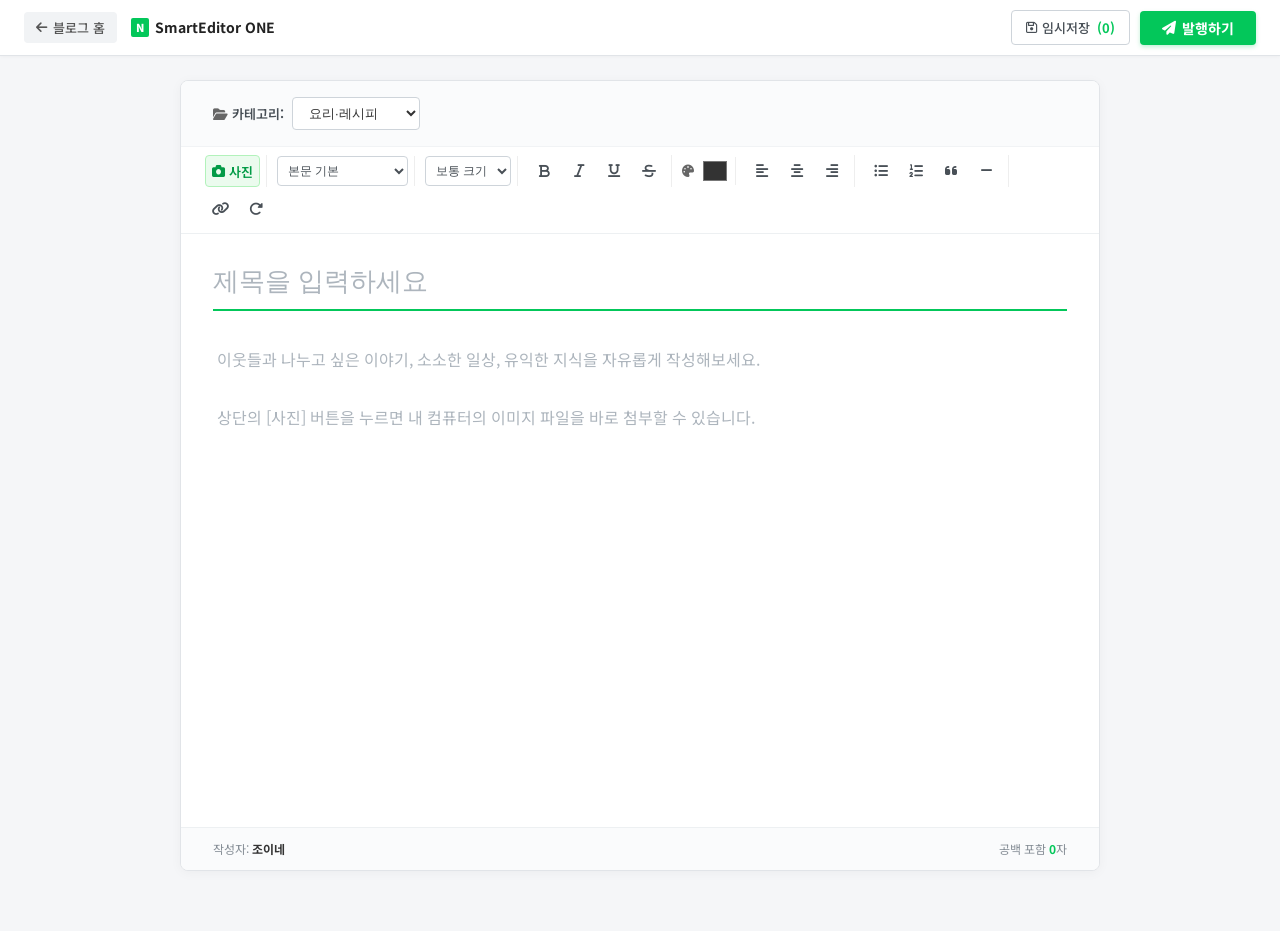
==== blog-write.html @ 42d2f87b "feat: add blog and account recovery features, update mail and main layout" ====
<!DOCTYPE html>
<html lang="ko">
<head>
    <meta charset="UTF-8">
    <meta name="viewport" content="width=device-width, initial-scale=1.0">
    <title>스마트에디터 ONE - NAVER Blog</title>
    <!-- Google Fonts -->
    <link rel="preconnect" href="https://fonts.googleapis.com">
    <link rel="preconnect" href="https://fonts.gstatic.com" crossorigin>
    <link href="https://fonts.googleapis.com/css2?family=Noto+Sans+KR:wght@300;400;500;700;900&display=swap" rel="stylesheet">
    <!-- Font Awesome -->
    <link rel="stylesheet" href="https://cdnjs.cloudflare.com/ajax/libs/font-awesome/6.4.0/css/all.min.css">
    <link rel="stylesheet" href="blog.css">
    <style>
        :root {
            --editor-bg: #f5f6f8;
            --editor-card: #ffffff;
            --naver-green: #03c75a;
            --naver-dark-green: #029b46;
        }

        body {
            background-color: var(--editor-bg);
            margin: 0;
            font-family: 'Noto Sans KR', sans-serif;
            color: #333;
        }

        /* Top Header Bar */
        .editor-top-bar {
            background: #fff;
            border-bottom: 1px solid #e1e4e8;
            padding: 10px 24px;
            display: flex;
            align-items: center;
            justify-content: space-between;
            position: sticky;
            top: 0;
            z-index: 100;
            box-shadow: 0 1px 3px rgba(0,0,0,0.03);
        }

        .editor-top-left {
            display: flex;
            align-items: center;
            gap: 14px;
        }

        .btn-editor-back {
            display: inline-flex;
            align-items: center;
            gap: 6px;
            font-size: 13px;
            font-weight: 500;
            color: #555;
            text-decoration: none;
            padding: 6px 12px;
            border-radius: 4px;
            background: #f1f3f5;
            transition: 0.15s;
        }
        .btn-editor-back:hover {
            background: #e9ecef;
            color: #111;
        }

        .editor-brand-tag {
            font-size: 14px;
            font-weight: 700;
            color: #222;
            display: flex;
            align-items: center;
            gap: 6px;
        }
        .editor-brand-tag .logo-n {
            background: var(--naver-green);
            color: #fff;
            padding: 1px 5px;
            border-radius: 2px;
            font-size: 11px;
            font-weight: 900;
            text-decoration: none;
            cursor: pointer;
            transition: transform 0.15s ease, background-color 0.15s ease;
        }
        .editor-brand-tag .logo-n:hover {
            background: var(--naver-dark-green);
            transform: scale(1.08);
        }

        .editor-top-right {
            display: flex;
            align-items: center;
            gap: 10px;
        }

        .btn-save-draft {
            font-size: 13px;
            color: #495057;
            background: #fff;
            border: 1px solid #ced4da;
            padding: 7px 14px;
            border-radius: 4px;
            cursor: pointer;
            font-weight: 500;
            display: inline-flex;
            align-items: center;
            gap: 5px;
            transition: 0.15s;
        }
        .btn-save-draft:hover {
            background: #f8f9fa;
            border-color: #adb5bd;
        }

        .btn-submit-publish {
            background: var(--naver-green);
            color: #fff;
            font-size: 14px;
            font-weight: 700;
            padding: 7px 22px;
            border-radius: 4px;
            border: none;
            cursor: pointer;
            display: inline-flex;
            align-items: center;
            gap: 6px;
            box-shadow: 0 2px 4px rgba(3,199,90,0.25);
            transition: background 0.15s, transform 0.1s;
        }
        .btn-submit-publish:hover {
            background: var(--naver-dark-green);
        }
        .btn-submit-publish:active {
            transform: scale(0.98);
        }

        /* Editor Workspace Layout */
        .editor-workspace {
            max-width: 920px;
            margin: 24px auto 60px;
            background: #fff;
            border-radius: 8px;
            border: 1px solid #e1e4e8;
            box-shadow: 0 2px 12px rgba(0,0,0,0.04);
            overflow: hidden;
        }

        .editor-meta-header {
            padding: 16px 32px;
            border-bottom: 1px solid #f1f3f5;
            display: flex;
            flex-wrap: wrap;
            align-items: center;
            justify-content: space-between;
            gap: 12px;
            background: #fafbfc;
        }

        .category-select-wrapper {
            display: flex;
            align-items: center;
            gap: 8px;
        }

        .category-select-wrapper label {
            font-size: 13px;
            font-weight: 600;
            color: #495057;
        }

        .select-category {
            padding: 7px 12px;
            font-size: 13px;
            font-weight: 500;
            color: #333;
            border: 1px solid #ced4da;
            border-radius: 4px;
            background: #fff;
            outline: none;
            cursor: pointer;
        }
        .select-category:focus {
            border-color: var(--naver-green);
        }

        /* Rich Text Formatting Toolbar */
        .smart-toolbar {
            background: #fff;
            border-bottom: 1px solid #edf0f2;
            padding: 8px 24px;
            display: flex;
            flex-wrap: wrap;
            align-items: center;
            gap: 6px;
            position: sticky;
            top: 53px;
            z-index: 90;
            user-select: none;
        }

        .tool-group {
            display: flex;
            align-items: center;
            gap: 3px;
            border-right: 1px solid #eee;
            padding-right: 6px;
            margin-right: 4px;
        }
        .tool-group:last-child {
            border-right: none;
        }

        .btn-tool {
            background: transparent;
            border: none;
            border-radius: 4px;
            color: #495057;
            font-size: 14px;
            min-width: 32px;
            height: 32px;
            padding: 0 6px;
            cursor: pointer;
            display: inline-flex;
            align-items: center;
            justify-content: center;
            gap: 4px;
            transition: 0.15s;
        }
        .btn-tool:hover {
            background: #f1f3f5;
            color: #111;
        }
        .btn-tool:active, .btn-tool.active {
            background: #e9ecef;
            color: var(--naver-green);
        }

        .btn-tool-photo {
            background: #ebfbee;
            color: #029b46;
            font-weight: 600;
            font-size: 13px;
            border: 1px solid #b2f2bb;
        }
        .btn-tool-photo:hover {
            background: #d3f9d8;
            color: #028038;
        }

        /* Modern Naver Toast & Modal */
        .naver-toast-msg {
            position: fixed;
            top: 24px;
            left: 50%;
            transform: translateX(-50%) translateY(-20px);
            background: #1e2024;
            color: #ffffff;
            font-size: 14px;
            font-weight: 500;
            padding: 12px 24px;
            border-radius: 30px;
            box-shadow: 0 8px 24px rgba(0,0,0,0.2);
            display: flex;
            align-items: center;
            gap: 10px;
            opacity: 0;
            pointer-events: none;
            transition: all 0.3s cubic-bezier(0.16, 1, 0.3, 1);
            z-index: 9999;
        }

        .naver-toast-msg.show {
            opacity: 1;
            transform: translateX(-50%) translateY(0);
        }

        .naver-toast-msg i {
            color: var(--naver-green);
            font-size: 16px;
        }

        .naver-toast-msg.error i {
            color: #ff6b6b;
        }

        .select-tool {
            height: 30px;
            border: 1px solid #ced4da;
            border-radius: 4px;
            font-size: 12px;
            padding: 0 6px;
            color: #495057;
            outline: none;
            background: #fff;
            cursor: pointer;
        }

        .color-picker-tool {
            width: 28px;
            height: 28px;
            padding: 0;
            border: none;
            cursor: pointer;
            background: transparent;
        }

        /* Main Content Fields */
        .editor-inner-body {
            padding: 32px;
        }

        .title-input-box {
            margin-bottom: 24px;
        }

        .input-title {
            width: 100%;
            border: none;
            outline: none;
            font-size: 26px;
            font-weight: 700;
            color: #212529;
            padding-bottom: 12px;
            border-bottom: 2px solid #edf0f2;
            box-sizing: border-box;
        }
        .input-title:focus {
            border-bottom-color: var(--naver-green);
        }
        .input-title::placeholder {
            color: #adb5bd;
            font-weight: 400;
        }

        /* WYSIWYG Editable Area */
        .wysiwyg-editor {
            min-height: 460px;
            outline: none;
            font-size: 16px;
            line-height: 1.8;
            color: #2b2f33;
            word-break: break-word;
            padding: 10px 4px;
        }
        
        .wysiwyg-editor[contenteditable]:empty::before {
            content: "이웃들과 나누고 싶은 이야기, 소소한 일상, 유익한 지식을 자유롭게 작성해보세요.\A\A상단의 [사진] 버튼을 누르면 내 컴퓨터의 이미지 파일을 바로 첨부할 수 있습니다.";
            white-space: pre-wrap;
            color: #adb5bd;
        }

        /* Rich Content Styles inside editor */
        .wysiwyg-editor blockquote {
            border-left: 4px solid var(--naver-green);
            background: #f8f9fa;
            margin: 16px 0;
            padding: 12px 18px;
            color: #495057;
            font-style: italic;
            border-radius: 0 6px 6px 0;
        }
        .wysiwyg-editor hr {
            border: none;
            border-top: 1px dashed #ced4da;
            margin: 24px 0;
        }
        /* Interactive Resizable Images */
        .wysiwyg-editor img {
            max-width: 100%;
            height: auto;
            border-radius: 6px;
            margin: 16px auto;
            display: block;
            box-shadow: 0 2px 8px rgba(0,0,0,0.08);
            cursor: pointer;
            transition: outline 0.15s, transform 0.15s;
        }

        .wysiwyg-editor img.selected-editor-img {
            outline: 3px solid var(--naver-green);
            outline-offset: 2px;
            box-shadow: 0 4px 16px rgba(3, 199, 90, 0.25);
        }

        /* Floating Image Quick Resize Toolbar */
        #img-quick-toolbar {
            position: absolute;
            background: #2b2f33;
            border-radius: 24px;
            padding: 4px 10px;
            display: none;
            align-items: center;
            gap: 6px;
            z-index: 1000;
            box-shadow: 0 4px 14px rgba(0,0,0,0.3);
            user-select: none;
        }

        #img-quick-toolbar button {
            background: transparent;
            border: none;
            color: #fff;
            font-size: 12px;
            font-weight: 600;
            padding: 4px 8px;
            border-radius: 12px;
            cursor: pointer;
            display: inline-flex;
            align-items: center;
            gap: 4px;
            transition: 0.15s;
        }

        #img-quick-toolbar button:hover {
            background: rgba(255,255,255,0.2);
            color: #55efc4;
        }

        #img-quick-toolbar button.btn-del-img:hover {
            background: #e74c3c;
            color: #fff;
        }

        .wysiwyg-editor a {
            color: #03c75a;
            text-decoration: underline;
        }
        .wysiwyg-editor h2 {
            font-size: 22px;
            font-weight: 700;
            margin: 20px 0 10px;
            color: #111;
        }
        .wysiwyg-editor h3 {
            font-size: 18px;
            font-weight: 700;
            margin: 16px 0 8px;
            color: #222;
        }

        /* Footer Status */
        .editor-footer-status {
            display: flex;
            justify-content: space-between;
            align-items: center;
            padding: 12px 32px;
            background: #fafbfc;
            border-top: 1px solid #edf0f2;
            font-size: 12px;
            color: #868e96;
        }

        .draft-notice {
            color: var(--naver-green);
            font-weight: 500;
            display: none;
        }
    </style>
</head>
<body>

    <!-- Hidden Local File Input -->
    <input type="file" id="local-image-input" accept="image/*" style="display: none;" onchange="handleLocalImageUpload(event)">

    <!-- 1. Top Navigation Bar -->
    <header class="editor-top-bar">
        <div class="editor-top-left">
            <a href="blog.html" class="btn-editor-back">
                <i class="fa-solid fa-arrow-left"></i> 블로그 홈
            </a>
            <div class="editor-brand-tag">
                <a href="index.html" class="logo-n" title="통합 메인(EDUNAVER)으로 이동">N</a>
                <a href="blog.html" style="text-decoration: none; color: inherit;" title="블로그 홈으로 이동">SmartEditor ONE</a>
            </div>
        </div>
        <div class="editor-top-right">
            <button type="button" class="btn-save-draft" id="btn-save-draft" onclick="saveDraft()">
                <i class="fa-regular fa-floppy-disk"></i> 임시저장 <span id="draft-count" style="color:var(--naver-green); font-weight:bold; margin-left:2px;">(0)</span>
            </button>
            <button type="button" class="btn-submit-publish" id="btn-submit-post" onclick="publishPost()">
                <i class="fa-solid fa-paper-plane"></i> 발행하기
            </button>
        </div>
    </header>

    <!-- 2. Editor Main Body -->
    <main class="editor-workspace">

        <!-- Top Category Bar -->
        <div class="editor-meta-header">
            <div class="category-select-wrapper">
                <label for="post-category"><i class="fa-solid fa-folder-open" style="color: #666;"></i> 카테고리:</label>
                <select class="select-category" id="post-category">
                    <option value="요리·레시피">요리·레시피</option>
                    <option value="비즈니스·경제">비즈니스·경제</option>
                    <option value="IT·컴퓨터">IT·컴퓨터</option>
                    <option value="패션·미용">패션·미용</option>
                    <option value="원예·재배">원예·재배</option>
                    <option value="어학·외국어">어학·외국어</option>
                    <option value="스포츠·건강">스포츠·건강</option>
                    <option value="일상·생각">일상·생각</option>
                </select>
            </div>
            <div id="draft-saved-msg" class="draft-notice">
                <i class="fa-solid fa-check"></i> 자동 저장되었습니다.
            </div>
        </div>

        <!-- Real WYSIWYG Formatting Ribbon -->
        <div class="smart-toolbar">
            <!-- Image Insert Button (Local PC) -->
            <div class="tool-group">
                <button type="button" class="btn-tool btn-tool-photo" onclick="triggerLocalImageUpload()" title="내 컴퓨터에서 이미지 첨부">
                    <i class="fa-solid fa-camera"></i> 사진
                </button>
            </div>

            <!-- Font Style Group -->
            <div class="tool-group">
                <select class="select-tool" onchange="formatHeading(this.value)">
                    <option value="p">본문 기본</option>
                    <option value="h2">제목 1 (큰 제목)</option>
                    <option value="h3">제목 2 (중간 제목)</option>
                </select>
            </div>

            <div class="tool-group">
                <select class="select-tool" onchange="formatFontSize(this.value)">
                    <option value="3">보통 크기</option>
                    <option value="1">매우 작게</option>
                    <option value="2">작게</option>
                    <option value="4">크게</option>
                    <option value="5">매우 크게</option>
                </select>
            </div>

            <div class="tool-group">
                <button type="button" class="btn-tool" onclick="execCmd('bold')" title="굵게 (Ctrl+B)"><i class="fa-solid fa-bold"></i></button>
                <button type="button" class="btn-tool" onclick="execCmd('italic')" title="기울임 (Ctrl+I)"><i class="fa-solid fa-italic"></i></button>
                <button type="button" class="btn-tool" onclick="execCmd('underline')" title="밑줄 (Ctrl+U)"><i class="fa-solid fa-underline"></i></button>
                <button type="button" class="btn-tool" onclick="execCmd('strikeThrough')" title="취소선"><i class="fa-solid fa-strikethrough"></i></button>
            </div>

            <!-- Color Group -->
            <div class="tool-group" title="글자 색상">
                <i class="fa-solid fa-palette" style="font-size:12px; color:#666; margin-right:4px;"></i>
                <input type="color" class="color-picker-tool" value="#333333" onchange="execCmdWithArg('foreColor', this.value)" title="글자색 변경">
            </div>

            <!-- Align Group -->
            <div class="tool-group">
                <button type="button" class="btn-tool" onclick="execCmd('justifyLeft')" title="왼쪽 정렬"><i class="fa-solid fa-align-left"></i></button>
                <button type="button" class="btn-tool" onclick="execCmd('justifyCenter')" title="가운데 정렬"><i class="fa-solid fa-align-center"></i></button>
                <button type="button" class="btn-tool" onclick="execCmd('justifyRight')" title="오른쪽 정렬"><i class="fa-solid fa-align-right"></i></button>
            </div>

            <!-- List & Extras Group -->
            <div class="tool-group">
                <button type="button" class="btn-tool" onclick="execCmd('insertUnorderedList')" title="글머리 기호 목록"><i class="fa-solid fa-list-ul"></i></button>
                <button type="button" class="btn-tool" onclick="execCmd('insertOrderedList')" title="번호 매기기 목록"><i class="fa-solid fa-list-ol"></i></button>
                <button type="button" class="btn-tool" onclick="insertQuoteBlock()" title="인용구 박스"><i class="fa-solid fa-quote-left"></i></button>
                <button type="button" class="btn-tool" onclick="execCmd('insertHorizontalRule')" title="구분선"><i class="fa-solid fa-minus"></i></button>
            </div>

            <!-- Link & Reset -->
            <div class="tool-group">
                <button type="button" class="btn-tool" onclick="insertHyperlink()" title="링크 삽입"><i class="fa-solid fa-link"></i></button>
                <button type="button" class="btn-tool" onclick="resetEditorContent()" title="초기화"><i class="fa-solid fa-rotate-right"></i></button>
            </div>
        </div>

        <!-- Main Writing Body -->
        <div class="editor-inner-body">
            
            <!-- Title -->
            <div class="title-input-box">
                <input type="text" class="input-title" id="post-title" placeholder="제목을 입력하세요" autofocus>
            </div>

            <!-- WYSIWYG Content Editable Area -->
            <div id="post-editor" class="wysiwyg-editor" contenteditable="true" spellcheck="false"></div>

            <!-- Floating Image Quick Controller Toolbar -->
            <div id="img-quick-toolbar">
                <button type="button" onclick="setCurrentImageSize('30%')" title="작게 (30%)">작게 (30%)</button>
                <button type="button" onclick="setCurrentImageSize('50%')" title="보통 (50%)">보통 (50%)</button>
                <button type="button" onclick="setCurrentImageSize('75%')" title="크게 (75%)">크게 (75%)</button>
                <button type="button" onclick="setCurrentImageSize('100%')" title="전체 너비 (100%)">100%</button>
                <span style="color: #666; font-size: 10px;">|</span>
                <button type="button" onclick="setCurrentImageAlign('left')" title="왼쪽 정렬"><i class="fa-solid fa-align-left"></i></button>
                <button type="button" onclick="setCurrentImageAlign('center')" title="가운데 정렬"><i class="fa-solid fa-align-center"></i></button>
                <button type="button" onclick="setCurrentImageAlign('right')" title="오른쪽 정렬"><i class="fa-solid fa-align-right"></i></button>
                <span style="color: #666; font-size: 10px;">|</span>
                <button type="button" class="btn-del-img" onclick="deleteSelectedImage()" title="사진 삭제"><i class="fa-solid fa-trash"></i></button>
            </div>

        </div>

        <!-- Footer Stats -->
        <div class="editor-footer-status">
            <div>
                <span>작성자: <strong id="editor-author-name" style="color: #333;">조이네</strong></span>
            </div>
            <div>
                <span>공백 포함 <strong id="char-count" style="color: var(--naver-green);">0</strong>자</span>
            </div>
        </div>

    </main>

    <script>
        let firstInsertedImage = null; // Auto-detect thumbnail from content

        let selectedImageElement = null;
        let currentEditPostId = null;

        // Initialize editor state
        document.addEventListener("DOMContentLoaded", () => {
            const userName = localStorage.getItem("naverLoggedInUser") || "조이네";
            document.getElementById("editor-author-name").textContent = userName;

            // Check if editing existing post
            checkEditMode();

            // Load last draft if not editing
            if (!currentEditPostId) {
                loadDraftIfExists();
            }

            const editor = document.getElementById("post-editor");
            // Word counter listener
            editor.addEventListener("input", updateWordCount);
            editor.addEventListener("keyup", updateWordCount);

            // Handle image selection & quick toolbar positioning
            editor.addEventListener("click", (e) => {
                if (e.target.tagName === "IMG") {
                    selectEditorImage(e.target);
                } else {
                    deselectEditorImage();
                }
            });

            // Hide toolbar when clicking outside editor
            document.addEventListener("click", (e) => {
                const toolbar = document.getElementById("img-quick-toolbar");
                if (!e.target.closest("#post-editor") && !e.target.closest("#img-quick-toolbar")) {
                    deselectEditorImage();
                }
            });

            // Reposition toolbar on scroll
            window.addEventListener("scroll", () => {
                if (selectedImageElement) {
                    positionQuickToolbar(selectedImageElement);
                }
            });
        });

        function selectEditorImage(img) {
            deselectEditorImage();
            selectedImageElement = img;
            img.classList.add("selected-editor-img");
            positionQuickToolbar(img);
        }

        function deselectEditorImage() {
            if (selectedImageElement) {
                selectedImageElement.classList.remove("selected-editor-img");
                selectedImageElement = null;
            }
            const toolbar = document.getElementById("img-quick-toolbar");
            if (toolbar) toolbar.style.display = "none";
        }

        function positionQuickToolbar(img) {
            const toolbar = document.getElementById("img-quick-toolbar");
            if (!toolbar) return;

            const rect = img.getBoundingClientRect();
            toolbar.style.display = "flex";
            toolbar.style.top = `${window.scrollY + rect.top - 44}px`;
            toolbar.style.left = `${window.scrollX + rect.left + (rect.width / 2) - (toolbar.offsetWidth / 2)}px`;
        }

        function setCurrentImageSize(widthPercent) {
            if (!selectedImageElement) return;
            selectedImageElement.style.width = widthPercent;
            selectedImageElement.style.maxWidth = "100%";
            selectedImageElement.style.height = "auto";
            positionQuickToolbar(selectedImageElement);
            updateWordCount();
        }

        function setCurrentImageAlign(align) {
            if (!selectedImageElement) return;
            selectedImageElement.style.display = "block";
            if (align === "left") {
                selectedImageElement.style.margin = "16px auto 16px 0";
            } else if (align === "center") {
                selectedImageElement.style.margin = "16px auto";
            } else if (align === "right") {
                selectedImageElement.style.margin = "16px 0 16px auto";
            }
            positionQuickToolbar(selectedImageElement);
        }

        function deleteSelectedImage() {
            if (!selectedImageElement) return;
            if (confirm("선택한 사진을 본문에서 삭제할까요?")) {
                selectedImageElement.remove();
                deselectEditorImage();
                updateWordCount();
            }
        }

        function updateWordCount() {
            const editor = document.getElementById("post-editor");
            const text = editor.innerText || editor.textContent || "";
            document.getElementById("char-count").textContent = text.replace(/\n/g, "").length;
        }

        // Trigger Local Image Picker
        function triggerLocalImageUpload() {
            document.getElementById("local-image-input").click();
        }

        // Resize & Compress Image using HTML5 Canvas
        function resizeAndCompressImage(file, maxWidth = 900, maxHeight = 900, quality = 0.75) {
            return new Promise((resolve, reject) => {
                const reader = new FileReader();
                reader.onload = function(e) {
                    const img = new Image();
                    img.onload = function() {
                        let width = img.width;
                        let height = img.height;

                        // Maintain aspect ratio while bounding max dimensions
                        if (width > height) {
                            if (width > maxWidth) {
                                height = Math.round((height * maxWidth) / width);
                                width = maxWidth;
                            }
                        } else {
                            if (height > maxHeight) {
                                width = Math.round((width * maxHeight) / height);
                                height = maxHeight;
                            }
                        }

                        const canvas = document.createElement("canvas");
                        canvas.width = width;
                        canvas.height = height;

                        const ctx = canvas.getContext("2d");
                        // Smooth rendering
                        ctx.imageSmoothingEnabled = true;
                        ctx.imageSmoothingQuality = "high";
                        ctx.drawImage(img, 0, 0, width, height);

                        // Export as lightweight WebP or standard JPEG (drastically reduces base64 size by ~90%)
                        let compressedDataUrl = canvas.toDataURL("image/webp", quality);
                        if (!compressedDataUrl.startsWith("data:image/webp")) {
                            compressedDataUrl = canvas.toDataURL("image/jpeg", quality);
                        }

                        console.log(`Original: ${(file.size / 1024).toFixed(1)} KB ➡️ Compressed: ${(compressedDataUrl.length * 0.75 / 1024).toFixed(1)} KB`);
                        resolve(compressedDataUrl);
                    };
                    img.onerror = reject;
                    img.src = e.target.result;
                };
                reader.onerror = reject;
                reader.readAsDataURL(file);
            });
        }

        // Handle Image File Selection and insert resized/compressed image
        async function handleLocalImageUpload(event) {
            const file = event.target.files[0];
            if (!file) return;

            if (!file.type.startsWith("image/")) {
                alert("이미지 파일만 선택할 수 있습니다.");
                return;
            }

            try {
                // Resize & Compress image down to web-optimized dimensions & weight
                const compressedUrl = await resizeAndCompressImage(file, 900, 900, 0.75);

                const editor = document.getElementById("post-editor");
                editor.focus();
                
                // Insert Image element into WYSIWYG
                document.execCommand("insertImage", false, compressedUrl);
                
                if (!firstInsertedImage) {
                    firstInsertedImage = compressedUrl;
                }
                
                updateWordCount();
            } catch (err) {
                console.error("Image compression error:", err);
                alert("이미지를 처리하는 중 오류가 발생했습니다.");
            } finally {
                // Reset file input for future selection
                event.target.value = "";
            }
        }

        // WYSIWYG Command Execution
        function execCmd(command) {
            document.getElementById("post-editor").focus();
            document.execCommand(command, false, null);
            updateWordCount();
        }

        function execCmdWithArg(command, arg) {
            document.getElementById("post-editor").focus();
            document.execCommand(command, false, arg);
            updateWordCount();
        }

        function formatHeading(tag) {
            document.getElementById("post-editor").focus();
            if (tag === 'p') {
                document.execCommand('formatBlock', false, '<p>');
            } else {
                document.execCommand('formatBlock', false, `<${tag}>`);
            }
        }

        function formatFontSize(size) {
            document.getElementById("post-editor").focus();
            document.execCommand('fontSize', false, size);
        }

        function insertQuoteBlock() {
            document.getElementById("post-editor").focus();
            document.execCommand('formatBlock', false, '<blockquote>');
        }

        function insertHyperlink() {
            const url = prompt("연결할 웹사이트 링크 주소를 입력하세요:", "https://");
            if (url) {
                document.getElementById("post-editor").focus();
                document.execCommand('createLink', false, url);
            }
        }

        function resetEditorContent() {
            if (confirm("작성 중인 내용을 모두 지우고 초기화할까요?")) {
                document.getElementById("post-title").value = "";
                document.getElementById("post-editor").innerHTML = "";
                firstInsertedImage = null;
                updateWordCount();
            }
        }

        // Show modern Naver Toast
        function showNaverToast(message, isError = false, duration = 2500) {
            let toast = document.getElementById("naver-global-toast");
            if (!toast) {
                toast = document.createElement("div");
                toast.id = "naver-global-toast";
                toast.className = "naver-toast-msg";
                document.body.appendChild(toast);
            }
            toast.className = isError ? "naver-toast-msg error" : "naver-toast-msg";
            toast.innerHTML = isError 
                ? `<i class="fa-solid fa-circle-exclamation"></i> <span>${message}</span>`
                : `<i class="fa-solid fa-circle-check"></i> <span>${message}</span>`;
            
            toast.classList.add("show");
            setTimeout(() => {
                toast.classList.remove("show");
            }, duration);
        }

        // Draft Management
        function saveDraft() {
            const title = document.getElementById("post-title").value.trim();
            const contentHtml = document.getElementById("post-editor").innerHTML.trim();
            const category = document.getElementById("post-category").value;

            if (!title && !contentHtml) {
                showNaverToast("저장할 내용이 없습니다.", true);
                return;
            }

            const draft = {
                title: title,
                content: contentHtml,
                category: category,
                savedAt: new Date().toLocaleTimeString()
            };

            try {
                localStorage.setItem("naverBlogDraft", JSON.stringify(draft));
                const notice = document.getElementById("draft-saved-msg");
                notice.textContent = `임시저장 완료 (${draft.savedAt})`;
                notice.style.display = "inline-block";
                document.getElementById("draft-count").textContent = "(1)";
                showNaverToast("작성 중인 글이 안전하게 임시저장되었습니다.");
                
                setTimeout(() => {
                    notice.style.display = "none";
                }, 3000);
            } catch (e) {
                showNaverToast("임시저장 용량이 초과되었습니다.", true);
            }
        }

        function loadDraftIfExists() {
            const draftRaw = localStorage.getItem("naverBlogDraft");
            if (draftRaw) {
                try {
                    const draft = JSON.parse(draftRaw);
                    document.getElementById("draft-count").textContent = "(1)";
                    if (draft.title || draft.content) {
                        if (confirm(`이전에 작성 중이던 임시저장 글(${draft.savedAt})이 있습니다. 이어서 작성하시겠습니까?`)) {
                            document.getElementById("post-title").value = draft.title || "";
                            document.getElementById("post-editor").innerHTML = draft.content || "";
                            if (draft.category) document.getElementById("post-category").value = draft.category;
                            updateWordCount();
                        }
                    }
                } catch(e) {}
            }
        }

        const POCKETBASE_URL = "https://pb.joyfamkr.synology.me";

        // Check and load post for edit mode
        function checkEditMode() {
            const urlParams = new URLSearchParams(window.location.search);
            const editId = urlParams.get("editId");
            if (!editId) return;

            currentEditPostId = editId;
            const posts = JSON.parse(localStorage.getItem("naverBlogPosts") || "[]");
            const post = posts.find(p => p.id === editId);
            if (post) {
                document.getElementById("post-category").value = post.category || "일상·생각";
                document.getElementById("post-title").value = post.title || "";
                const editor = document.getElementById("post-editor");
                editor.innerHTML = post.fullContent || post.summary || "";
                updateWordCount();

                const btnSubmit = document.getElementById("btn-submit-post");
                if (btnSubmit) {
                    btnSubmit.innerHTML = '<i class="fa-solid fa-check"></i> 수정 완료';
                }
                const backBtn = document.querySelector(".btn-editor-back");
                if (backBtn) {
                    backBtn.href = `my-blog.html?postId=${encodeURIComponent(editId)}`;
                    backBtn.innerHTML = '<i class="fa-solid fa-arrow-left"></i> 포스트로 돌아가기';
                }
            }
        }

        // Publish or Update Post
        async function publishPost() {
            const title = document.getElementById("post-title").value.trim();
            const editor = document.getElementById("post-editor");
            const contentHtml = editor.innerHTML.trim();
            const plainText = editor.innerText.trim();
            const category = document.getElementById("post-category").value;

            if (!title) {
                showNaverToast("제목을 입력해주세요.", true);
                document.getElementById("post-title").focus();
                return;
            }

            if (!plainText && !contentHtml) {
                showNaverToast("본문 내용을 입력해주세요.", true);
                editor.focus();
                return;
            }

            // Extract first image from content for thumbnail if available
            const tempDiv = document.createElement("div");
            tempDiv.innerHTML = contentHtml;
            const imgTag = tempDiv.querySelector("img");
            const autoThumbnail = imgTag ? imgTag.src : "";

            const userName = localStorage.getItem("naverLoggedInUser") || "조이네";
            const userAvatar = localStorage.getItem(`naverBlogAvatar_${userName}`) || localStorage.getItem("naverBlogAvatar") || "default-avatar.svg";
            const summaryText = plainText.length > 140 ? plainText.substring(0, 140) + "..." : plainText;

            const btnSubmit = document.getElementById("btn-submit-post");
            if (btnSubmit) {
                btnSubmit.disabled = true;
                btnSubmit.innerHTML = '<i class="fa-solid fa-circle-notch fa-spin"></i> 저장 중...';
            }

            // If in Edit Mode: Update existing post
            if (currentEditPostId) {
                const posts = JSON.parse(localStorage.getItem("naverBlogPosts") || "[]");
                const idx = posts.findIndex(p => p.id === currentEditPostId);
                if (idx !== -1) {
                    posts[idx].title = title;
                    posts[idx].category = category;
                    posts[idx].summary = summaryText;
                    posts[idx].fullContent = contentHtml;
                    if (autoThumbnail) posts[idx].thumbnail = autoThumbnail;
                    localStorage.setItem("naverBlogPosts", JSON.stringify(posts));
                }

                try {
                    await fetch(`${POCKETBASE_URL}/api/collections/posts/records/${currentEditPostId}`, {
                        method: 'PATCH',
                        headers: { 'Content-Type': 'application/json' },
                        body: JSON.stringify({
                            title: title,
                            category: category,
                            summary: summaryText,
                            fullContent: contentHtml,
                            thumbnail: autoThumbnail
                        })
                    });
                } catch (e) {}

                showNaverToast("포스트가 성공적으로 수정되었습니다!");
                setTimeout(() => {
                    window.location.href = `my-blog.html?postId=${encodeURIComponent(currentEditPostId)}`;
                }, 600);
                return;
            }

            // New Post Mode
            const newPostId = "post_" + Date.now();
            const newPost = {
                id: newPostId,
                author: userName,
                authorAvatar: userAvatar,
                time: "방금 전",
                category: category,
                title: title,
                summary: summaryText,
                fullContent: contentHtml,
                thumbnail: autoThumbnail,
                likes: 0,
                comments: 0,
                isNeighbor: false
            };

            // Always update local storage
            const localPosts = JSON.parse(localStorage.getItem("naverBlogPosts") || "[]");
            localPosts.unshift(newPost);
            localStorage.setItem("naverBlogPosts", JSON.stringify(localPosts));

            try {
                const pbPayload = {
                    title: title,
                    category: category,
                    author: userName,
                    authorAvatar: userAvatar,
                    summary: summaryText,
                    fullContent: contentHtml,
                    thumbnail: autoThumbnail,
                    likes: 0,
                    comments: 0
                };

                const response = await fetch(`${POCKETBASE_URL}/api/collections/posts/records`, {
                    method: 'POST',
                    headers: { 'Content-Type': 'application/json' },
                    body: JSON.stringify(pbPayload)
                });

                if (response.ok) {
                    const record = await response.json();
                    if (record && record.id) {
                        newPost.id = record.id;
                        localPosts[0] = newPost;
                        localStorage.setItem("naverBlogPosts", JSON.stringify(localPosts));
                    }
                }
            } catch (pbErr) {
                console.log("PocketBase write error, using local fallback", pbErr);
            }

            // Clear local draft upon successful publish
            localStorage.removeItem("naverBlogDraft");

            // Record user activity
            const actKey = `naverBlogActivities_${userName}`;
            const activities = JSON.parse(localStorage.getItem(actKey) || "[]");
            activities.unshift({
                id: Date.now(),
                text: `'${title}' 글을 새로 발행했습니다.`,
                time: "방금 전"
            });
            localStorage.setItem(actKey, JSON.stringify(activities));

            showNaverToast("새 글이 성공적으로 등록되었습니다!");
            setTimeout(() => {
                window.location.href = `my-blog.html?postId=${encodeURIComponent(newPost.id)}`;
            }, 600);
        }
    </script>
</body>
</html>
---- blog.css ----
/* ===================================================
   NAVER BLOG CSS STYLESHEET
   Refined Modern UI & Perfect Layout Clone
   =================================================== */

:root {
    --blog-primary: #00c73c;
    --blog-primary-dark: #00ab33;
    --blog-primary-light: #e8f9ed;
    --blog-bg: #f8f9fa;
    --blog-surface: #ffffff;
    --blog-border: #eaecef;
    --blog-border-subtle: #f0f2f5;
    --blog-text: #1e2022;
    --blog-text-sub: #666d75;
    --blog-text-muted: #949ca5;
    --blog-font: 'Noto Sans KR', -apple-system, BlinkMacSystemFont, "Segoe UI", Roboto, sans-serif;
    --blog-shadow-sm: 0 1px 3px rgba(0,0,0,0.06);
    --blog-shadow-md: 0 4px 14px rgba(0,0,0,0.08);
}

* {
    box-sizing: border-box;
    margin: 0;
    padding: 0;
}

body {
    font-family: var(--blog-font);
    background-color: var(--blog-bg);
    color: var(--blog-text);
    line-height: 1.5;
    -webkit-font-smoothing: antialiased;
}

a {
    color: inherit;
    text-decoration: none;
}

button {
    font-family: inherit;
    border: none;
    background: none;
    cursor: pointer;
}

/* =========================================
   1. GNB & Header
   ========================================= */
.blog-header {
    background: #fff;
    border-bottom: 1px solid var(--blog-border);
    position: sticky;
    top: 0;
    z-index: 100;
}

.blog-gnb {
    max-width: 1120px;
    margin: 0 auto;
    height: 64px;
    display: flex;
    align-items: center;
    justify-content: space-between;
    padding: 0 16px;
}

.blog-gnb-left {
    display: flex;
    align-items: center;
    gap: 20px;
}

.blog-logo {
    display: flex;
    align-items: center;
    gap: 8px;
    font-size: 22px;
    font-weight: 900;
    color: #000;
    letter-spacing: -0.5px;
}

.blog-logo-n {
    background: #00c73c;
    color: #fff;
    width: 28px;
    height: 28px;
    border-radius: 6px;
    display: flex;
    align-items: center;
    justify-content: center;
    font-size: 17px;
    font-weight: 900;
    text-decoration: none;
    cursor: pointer;
    transition: transform 0.15s ease, background-color 0.15s ease, box-shadow 0.15s ease;
}

.blog-logo-n:hover {
    background: #00b336;
    transform: scale(1.06);
    box-shadow: 0 2px 8px rgba(0, 199, 60, 0.35);
}

.blog-logo-text {
    font-size: 22px;
    font-weight: 900;
    color: #000;
    letter-spacing: -0.5px;
    text-decoration: none;
    cursor: pointer;
    transition: color 0.15s ease;
}

.blog-logo-text:hover {
    color: #00c73c;
}

/* Search Bar */
.blog-search-box {
    display: flex;
    align-items: center;
    border: 1px solid #dcdfe4;
    border-radius: 22px;
    padding: 3px 6px 3px 12px;
    width: 320px;
    background: #fbfbfc;
    transition: all 0.2s;
}

.blog-search-box:focus-within {
    border-color: #00c73c;
    background: #fff;
    box-shadow: 0 0 0 3px rgba(0, 199, 60, 0.12);
}

.blog-search-select {
    border: none;
    background: transparent;
    font-size: 13px;
    color: #333;
    font-weight: 500;
    padding-right: 4px;
    outline: none;
    cursor: pointer;
}

.blog-search-divider {
    width: 1px;
    height: 14px;
    background: #e2e4e8;
    margin: 0 8px;
}

.blog-search-input {
    border: none;
    outline: none;
    background: transparent;
    font-size: 13px;
    flex: 1;
    color: #111;
}

.blog-search-btn {
    width: 28px;
    height: 28px;
    display: flex;
    align-items: center;
    justify-content: center;
    color: #666;
    font-size: 14px;
    border-radius: 50%;
}

.blog-search-btn:hover {
    color: #00c73c;
}

.btn-integrated-search {
    border: 1px solid #e0e2e6;
    border-radius: 16px;
    padding: 5px 12px;
    font-size: 12px;
    font-weight: 500;
    color: #444;
    background: #fff;
    transition: 0.15s;
}

.btn-integrated-search:hover {
    background: #f3f5f8;
}

.blog-gnb-right {
    display: flex;
    align-items: center;
    gap: 16px;
}

.user-profile-badge {
    display: flex;
    align-items: center;
    gap: 6px;
    cursor: pointer;
    font-size: 13px;
    font-weight: 600;
    color: #222;
    padding: 4px 8px;
    border-radius: 20px;
    background: #f4f6f8;
}

.user-avatar-circle {
    width: 24px;
    height: 24px;
    border-radius: 50%;
    background: #dfe3e8;
    display: flex;
    align-items: center;
    justify-content: center;
    font-size: 12px;
    color: #555;
}

.gnb-icons {
    display: flex;
    align-items: center;
    gap: 14px;
    color: #555;
    font-size: 17px;
}

.gnb-icon-btn {
    position: relative;
    color: #444;
    padding: 4px;
    display: flex;
    align-items: center;
    justify-content: center;
}

.gnb-icon-btn .badge {
    position: absolute;
    top: -2px;
    right: -4px;
    background: #00c73c;
    color: #fff;
    font-size: 10px;
    font-weight: bold;
    padding: 1px 4px;
    border-radius: 8px;
    line-height: 1;
}

/* Nav Submenu Bar */
.blog-subnav {
    border-top: 1px solid #f2f3f5;
    background: #fff;
}

.blog-subnav-inner {
    max-width: 1120px;
    margin: 0 auto;
    padding: 0 16px;
    display: flex;
    align-items: center;
    justify-content: space-between;
    height: 48px;
}

.subnav-tabs {
    display: flex;
    align-items: center;
    gap: 20px;
}

.subnav-tab {
    font-size: 15px;
    font-weight: 600;
    color: #555;
    padding: 12px 2px;
    position: relative;
    cursor: pointer;
}

.subnav-tab:hover {
    color: #111;
}

.subnav-tab.active {
    color: #00c73c;
}

.subnav-tab.active::after {
    content: '';
    position: absolute;
    bottom: 0;
    left: 0;
    right: 0;
    height: 3px;
    background: #00c73c;
    border-radius: 2px 2px 0 0;
}

.subnav-actions {
    display: flex;
    align-items: center;
    gap: 8px;
}

.subnav-btn-pill {
    font-size: 12px;
    font-weight: 500;
    color: #555;
    border: 1px solid #e1e3e7;
    background: #fff;
    padding: 5px 12px;
    border-radius: 14px;
    transition: 0.15s;
}

.subnav-btn-pill:hover {
    background: #f7f8f9;
    border-color: #ccc;
}

/* =========================================
   2. Main Layout Container (Grid)
   ========================================= */
.blog-container {
    max-width: 1120px;
    margin: 20px auto 60px;
    padding: 0 16px;
    display: grid;
    grid-template-columns: 1fr 320px;
    gap: 24px;
}

/* Left Main Area */
.blog-main-content {
    min-width: 0;
}

/* =========================================
   3. Hot Topic & Promo Top Section
   ========================================= */
.hottopic-section {
    background: #fff;
    border: 1px solid var(--blog-border);
    border-radius: 8px;
    padding: 18px 20px;
    margin-bottom: 20px;
}

.hottopic-header {
    display: flex;
    align-items: center;
    justify-content: space-between;
    margin-bottom: 14px;
}

.hottopic-title {
    display: flex;
    align-items: center;
    gap: 6px;
    font-size: 15px;
    font-weight: 700;
}

.hottopic-badge {
    color: #f04438;
}

.hottopic-sub {
    color: #222;
}

.hottopic-pagination {
    display: flex;
    align-items: center;
    gap: 4px;
}

.page-num-btn {
    width: 20px;
    height: 20px;
    font-size: 11px;
    color: #777;
    border-radius: 3px;
    display: flex;
    align-items: center;
    justify-content: center;
    background: #f3f5f7;
}

.page-num-btn.active {
    background: #475467;
    color: #fff;
    font-weight: 700;
}

/* Hot Topic Cards Grid */
.hottopic-cards-wrapper {
    display: grid;
    grid-template-columns: 2.1fr 1fr;
    gap: 14px;
}

.hottopic-carousel {
    display: grid;
    grid-template-columns: repeat(3, 1fr);
    gap: 10px;
}

.topic-card {
    position: relative;
    height: 160px;
    border-radius: 6px;
    overflow: hidden;
    cursor: pointer;
    background-size: cover;
    background-position: center;
    display: flex;
    flex-direction: column;
    justify-content: flex-end;
    transition: transform 0.2s ease;
}

.topic-card:hover {
    transform: translateY(-2px);
}

.topic-card-overlay {
    position: absolute;
    inset: 0;
    background: linear-gradient(180deg, rgba(0,0,0,0.1) 0%, rgba(0,0,0,0.75) 100%);
}

.topic-card-play {
    position: absolute;
    top: 8px;
    left: 8px;
    color: #fff;
    font-size: 14px;
    opacity: 0.9;
    z-index: 2;
}

.topic-card-author {
    position: relative;
    z-index: 2;
    padding: 0 10px 4px;
    text-align: center;
}

.author-avatar-sm {
    width: 28px;
    height: 28px;
    border-radius: 50%;
    border: 2px solid #fff;
    margin: 0 auto 3px;
    object-fit: cover;
    display: block;
}

.author-name-tag {
    font-size: 11px;
    font-weight: 600;
    color: #fff;
    text-shadow: 0 1px 2px rgba(0,0,0,0.6);
}

.topic-card-desc {
    position: relative;
    z-index: 2;
    color: #fff;
    font-size: 12px;
    font-weight: 500;
    padding: 8px 10px;
    line-height: 1.35;
    text-align: center;
    background: rgba(0,0,0,0.35);
    backdrop-filter: blur(2px);
}

/* Banner Right in Hot Topic */
.hottopic-banner {
    position: relative;
    border-radius: 6px;
    overflow: hidden;
    background: #111;
    display: flex;
    flex-direction: column;
    justify-content: center;
    align-items: center;
    color: #fff;
    padding: 16px;
    text-align: center;
    background-image: radial-gradient(#333 1px, transparent 1px);
    background-size: 12px 12px;
}

.banner-tooltip {
    position: absolute;
    top: 6px;
    left: 6px;
    right: 6px;
    background: #2b7fff;
    color: #fff;
    font-size: 11px;
    padding: 6px 10px;
    border-radius: 4px;
    display: flex;
    align-items: center;
    justify-content: space-between;
    z-index: 5;
    box-shadow: 0 2px 6px rgba(0,0,0,0.2);
}

.banner-tooltip-close {
    color: #fff;
    font-size: 12px;
    opacity: 0.8;
}

.banner-content {
    margin-top: 15px;
}

.banner-eyebrow {
    font-size: 12px;
    color: #ffb703;
    font-weight: 700;
    letter-spacing: 0.5px;
}

.banner-title {
    font-size: 20px;
    font-weight: 900;
    font-family: 'Brush Script MT', cursive, sans-serif;
    color: #f7ede2;
    margin: 4px 0 10px;
}

.banner-brand {
    display: inline-flex;
    align-items: center;
    gap: 4px;
    font-size: 12px;
    font-weight: 700;
    color: #00c73c;
    background: rgba(255,255,255,0.1);
    padding: 3px 8px;
    border-radius: 12px;
}

/* =========================================
   4. Feed Center & Topics Tab
   ========================================= */
.feed-section {
    background: #fff;
    border: 1px solid var(--blog-border);
    border-radius: 8px;
    padding: 20px;
}

/* Neighbor Notice banner */
.neighbor-notice-card {
    background: #fbfcfd;
    border: 1px dashed #dbe0e6;
    border-radius: 8px;
    padding: 16px;
    display: flex;
    align-items: center;
    justify-content: center;
    gap: 16px;
    margin-bottom: 20px;
    position: relative;
}

.notice-img {
    width: 60px;
    height: 60px;
    border-radius: 8px;
    object-fit: cover;
}

.notice-text-group {
    text-align: center;
}

.notice-text-group h4 {
    font-size: 14px;
    font-weight: 700;
    color: #222;
    margin-bottom: 4px;
}

.notice-text-group p {
    font-size: 12px;
    color: #666;
}

.notice-tag-badge {
    position: absolute;
    top: -9px;
    background: #475467;
    color: #fff;
    font-size: 10px;
    font-weight: bold;
    padding: 2px 6px;
    border-radius: 3px;
}

.notice-close-btn {
    position: absolute;
    right: 12px;
    top: 12px;
    color: #999;
    font-size: 13px;
}

/* Feed Category Filter Bar */
.feed-category-bar {
    display: flex;
    align-items: center;
    gap: 16px;
    border-bottom: 1px solid #edf0f2;
    padding-bottom: 12px;
    margin-bottom: 16px;
    overflow-x: auto;
}

.category-filter-item {
    font-size: 14px;
    font-weight: 600;
    color: #555;
    cursor: pointer;
    white-space: nowrap;
    padding: 2px 4px;
    transition: 0.15s;
}

.category-filter-item:hover {
    color: #00c73c;
}

.category-filter-item.active {
    color: #00c73c;
    font-weight: 800;
    text-decoration: underline;
    text-underline-offset: 6px;
}

/* Post Cards Feed */
.post-list-container {
    display: flex;
    flex-direction: column;
    gap: 24px;
}

.blog-post-card {
    display: flex;
    gap: 16px;
    padding-bottom: 20px;
    border-bottom: 1px solid #f2f4f6;
    transition: background 0.15s;
}

.blog-post-card:last-child {
    border-bottom: none;
    padding-bottom: 0;
}

.post-content-area {
    flex: 1;
    min-width: 0;
}

.post-author-row {
    display: flex;
    align-items: center;
    justify-content: space-between;
    margin-bottom: 8px;
}

.author-left {
    display: flex;
    align-items: center;
    gap: 8px;
}

.author-avatar {
    width: 28px;
    height: 28px;
    border-radius: 50%;
    background: #eee;
    object-fit: cover;
}

.author-info-text {
    display: flex;
    flex-direction: column;
    line-height: 1.2;
}

.author-name {
    font-size: 13px;
    font-weight: 700;
    color: #222;
}

.post-time {
    font-size: 11px;
    color: #999;
}

.btn-add-neighbor {
    font-size: 11px;
    font-weight: 600;
    color: #00c73c;
    border: 1px solid #00c73c;
    background: #fff;
    padding: 3px 8px;
    border-radius: 12px;
    transition: 0.15s;
}

.btn-add-neighbor:hover {
    background: #e8f9ed;
}

.btn-add-neighbor.following {
    color: #666;
    border-color: #ccc;
    background: #f4f5f7;
}

.post-main-title {
    font-size: 16px;
    font-weight: 700;
    color: #111;
    margin-bottom: 6px;
    line-height: 1.4;
    cursor: pointer;
}

.post-main-title:hover {
    text-decoration: underline;
}

.post-summary-text {
    font-size: 13px;
    color: #555;
    line-height: 1.55;
    margin-bottom: 10px;
    display: -webkit-box;
    -webkit-line-clamp: 2;
    -webkit-box-orient: vertical;
    overflow: hidden;
}

.post-meta-bottom {
    display: flex;
    align-items: center;
    gap: 12px;
    font-size: 12px;
    color: #888;
}

.meta-like-btn {
    cursor: pointer;
    transition: color 0.15s;
    display: flex;
    align-items: center;
    gap: 3px;
}

.meta-like-btn:hover, .meta-like-btn.liked {
    color: #f04438;
}

.post-thumbnail-wrapper {
    width: 130px;
    height: 100px;
    border-radius: 6px;
    overflow: hidden;
    flex-shrink: 0;
    position: relative;
}

.post-thumbnail-img {
    width: 100%;
    height: 100%;
    object-fit: cover;
    transition: transform 0.25s;
}

.blog-post-card:hover .post-thumbnail-img {
    transform: scale(1.04);
}

/* =========================================
   5. Right Sidebar (User Widget & Activities)
   ========================================= */
.blog-sidebar {
    display: flex;
    flex-direction: column;
    gap: 20px;
}

.sidebar-widget {
    background: #fff;
    border: 1px solid var(--blog-border);
    border-radius: 8px;
    padding: 18px;
}

/* Logged Out State */
.login-box-logged-out {
    text-align: center;
    padding: 8px 0;
}

.login-box-logged-out p {
    font-size: 13px;
    color: #555;
    margin-bottom: 12px;
}

.btn-naver-login {
    display: block;
    width: 100%;
    background: #00c73c;
    color: #fff;
    font-size: 14px;
    font-weight: 700;
    padding: 12px;
    border-radius: 6px;
    text-align: center;
    transition: 0.15s;
}

.btn-naver-login:hover {
    background: #00ab33;
}

.login-find-links {
    margin-top: 10px;
    display: flex;
    justify-content: center;
    gap: 12px;
    font-size: 12px;
    color: #888;
}

/* Logged In State */
.user-info-row {
    display: flex;
    align-items: center;
    justify-content: space-between;
    margin-bottom: 14px;
}

.user-profile-meta {
    display: flex;
    align-items: center;
    gap: 10px;
}

.user-main-avatar {
    width: 44px;
    height: 44px;
    border-radius: 50%;
    background: #eef1f4;
    display: flex;
    align-items: center;
    justify-content: center;
    font-size: 20px;
    color: #888;
    object-fit: cover;
}

.user-name-box h3 {
    font-size: 15px;
    font-weight: 700;
    color: #111;
}

.visitor-stat-link {
    font-size: 12px;
    color: #666;
    display: flex;
    align-items: center;
    gap: 2px;
}

.visitor-stat-link strong {
    color: #00c73c;
    font-weight: 700;
}

.btn-logout-subtle {
    font-size: 11px;
    color: #888;
    border: 1px solid #e0e2e5;
    padding: 3px 8px;
    border-radius: 4px;
    transition: 0.15s;
}

.btn-logout-subtle:hover {
    background: #f3f5f8;
    color: #333;
}

/* Action Buttons (내 블로그 / 글쓰기) */
.user-blog-actions {
    display: grid;
    grid-template-columns: 1fr 1fr;
    gap: 8px;
    margin-bottom: 16px;
}

.btn-action-blog {
    display: flex;
    align-items: center;
    justify-content: center;
    gap: 6px;
    padding: 10px;
    font-size: 13px;
    font-weight: 700;
    border-radius: 6px;
    text-align: center;
    transition: 0.15s;
}

.btn-my-blog {
    background: #e8f9ed;
    color: #00962d;
    border: 1px solid #b7edc8;
}

.btn-my-blog:hover {
    background: #d8f5df;
}

.btn-write-post {
    background: #00c73c;
    color: #fff;
}

.btn-write-post:hover {
    background: #00ab33;
}

/* Activity Tabs in Sidebar */
.sidebar-subtabs {
    display: flex;
    border-top: 1px solid #edf0f2;
    border-bottom: 1px solid #edf0f2;
    margin-bottom: 12px;
}

.sidebar-tab-btn {
    flex: 1;
    padding: 9px 0;
    font-size: 12px;
    font-weight: 600;
    color: #666;
    text-align: center;
    border-bottom: 2px solid transparent;
    cursor: pointer;
}

.sidebar-tab-btn.active {
    color: #111;
    border-bottom-color: #111;
    font-weight: 700;
}

/* Activity Items List */
.sidebar-activity-list {
    list-style: none;
    display: flex;
    flex-direction: column;
    gap: 10px;
    min-height: 100px;
}

.activity-item {
    display: flex;
    align-items: flex-start;
    justify-content: space-between;
    font-size: 12px;
    color: #444;
    padding-bottom: 8px;
    border-bottom: 1px dashed #f0f2f5;
}

.activity-item:last-child {
    border-bottom: none;
}

.activity-content {
    display: flex;
    align-items: flex-start;
    gap: 6px;
}

.activity-arrow {
    color: #999;
    font-size: 11px;
    margin-top: 2px;
}

.activity-text {
    line-height: 1.4;
}

.activity-time {
    font-size: 11px;
    color: #999;
    margin-top: 2px;
}

.activity-delete-btn {
    color: #bbb;
    font-size: 12px;
    cursor: pointer;
}

.activity-delete-btn:hover {
    color: #666;
}

.sidebar-bottom-bar {
    display: flex;
    justify-content: space-between;
    align-items: center;
    margin-top: 10px;
    padding-top: 10px;
    border-top: 1px solid #edf0f2;
    font-size: 11px;
    color: #888;
}

.btn-clear-all {
    color: #777;
    cursor: pointer;
}

.btn-clear-all:hover {
    text-decoration: underline;
}

.sidebar-nav-arrows {
    display: flex;
    gap: 8px;
}

/* =========================================
   6. Write & My Blog Specific Pages
   ========================================= */
.editor-header {
    background: #fff;
    border-bottom: 1px solid #e2e4e8;
    padding: 12px 24px;
    display: flex;
    align-items: center;
    justify-content: space-between;
}

.editor-container {
    max-width: 900px;
    margin: 30px auto;
    background: #fff;
    border-radius: 8px;
    box-shadow: var(--blog-shadow-sm);
    padding: 36px;
}

.editor-title-input {
    width: 100%;
    font-size: 26px;
    font-weight: 700;
    border: none;
    outline: none;
    padding: 12px 0;
    border-bottom: 2px solid #edf0f2;
    margin-bottom: 20px;
}

.editor-title-input::placeholder {
    color: #bbb;
}

.editor-toolbar {
    display: flex;
    flex-wrap: wrap;
    gap: 8px;
    padding: 10px 0;
    border-bottom: 1px solid #edf0f2;
    margin-bottom: 20px;
}

.tool-btn {
    padding: 6px 10px;
    border: 1px solid #dce0e5;
    border-radius: 4px;
    font-size: 13px;
    color: #444;
    background: #fafbfc;
    cursor: pointer;
}

.tool-btn:hover {
    background: #f0f2f5;
    border-color: #bcc3cb;
}

.editor-textarea {
    width: 100%;
    min-height: 380px;
    border: none;
    outline: none;
    font-size: 15px;
    line-height: 1.8;
    color: #222;
    resize: vertical;
}

/* My Blog Page Specific */
.myblog-cover {
    background: linear-gradient(135deg, #102a43 0%, #243b53 100%);
    color: #fff;
    padding: 60px 20px;
    text-align: center;
    position: relative;
}

.myblog-profile-img {
    width: 90px;
    height: 90px;
    border-radius: 50%;
    border: 3px solid #fff;
    margin-bottom: 12px;
    object-fit: cover;
}

.myblog-title {
    font-size: 24px;
    font-weight: 800;
    margin-bottom: 6px;
}

.myblog-intro {
    font-size: 14px;
    opacity: 0.85;
    max-width: 500px;
    margin: 0 auto 16px;
}

/* Modal Popup */
.blog-modal {
    position: fixed;
    inset: 0;
    background: rgba(0,0,0,0.5);
    display: flex;
    align-items: center;
    justify-content: center;
    z-index: 1000;
    opacity: 0;
    pointer-events: none;
    transition: opacity 0.2s ease;
}

.blog-modal.active {
    opacity: 1;
    pointer-events: auto;
}

.modal-content-box {
    background: #fff;
    border-radius: 10px;
    width: 90%;
    max-width: 480px;
    padding: 24px;
    box-shadow: var(--blog-shadow-md);
}

.modal-title {
    font-size: 18px;
    font-weight: 700;
    margin-bottom: 16px;
}

.modal-form-group {
    margin-bottom: 16px;
}

.modal-form-group label {
    display: block;
    font-size: 13px;
    font-weight: 600;
    margin-bottom: 6px;
    color: #333;
}

.modal-input {
    width: 100%;
    padding: 10px 12px;
    border: 1px solid #d5d9de;
    border-radius: 6px;
    font-size: 14px;
    outline: none;
}

.modal-input:focus {
    border-color: #00c73c;
}

.modal-actions {
    display: flex;
    justify-content: flex-end;
    gap: 8px;
    margin-top: 20px;
}

@media (max-width: 920px) {
    .blog-container {
        grid-template-columns: 1fr;
    }
    .hottopic-cards-wrapper {
        grid-template-columns: 1fr;
    }
    .blog-gnb-left .blog-search-box {
        display: none;
    }
}
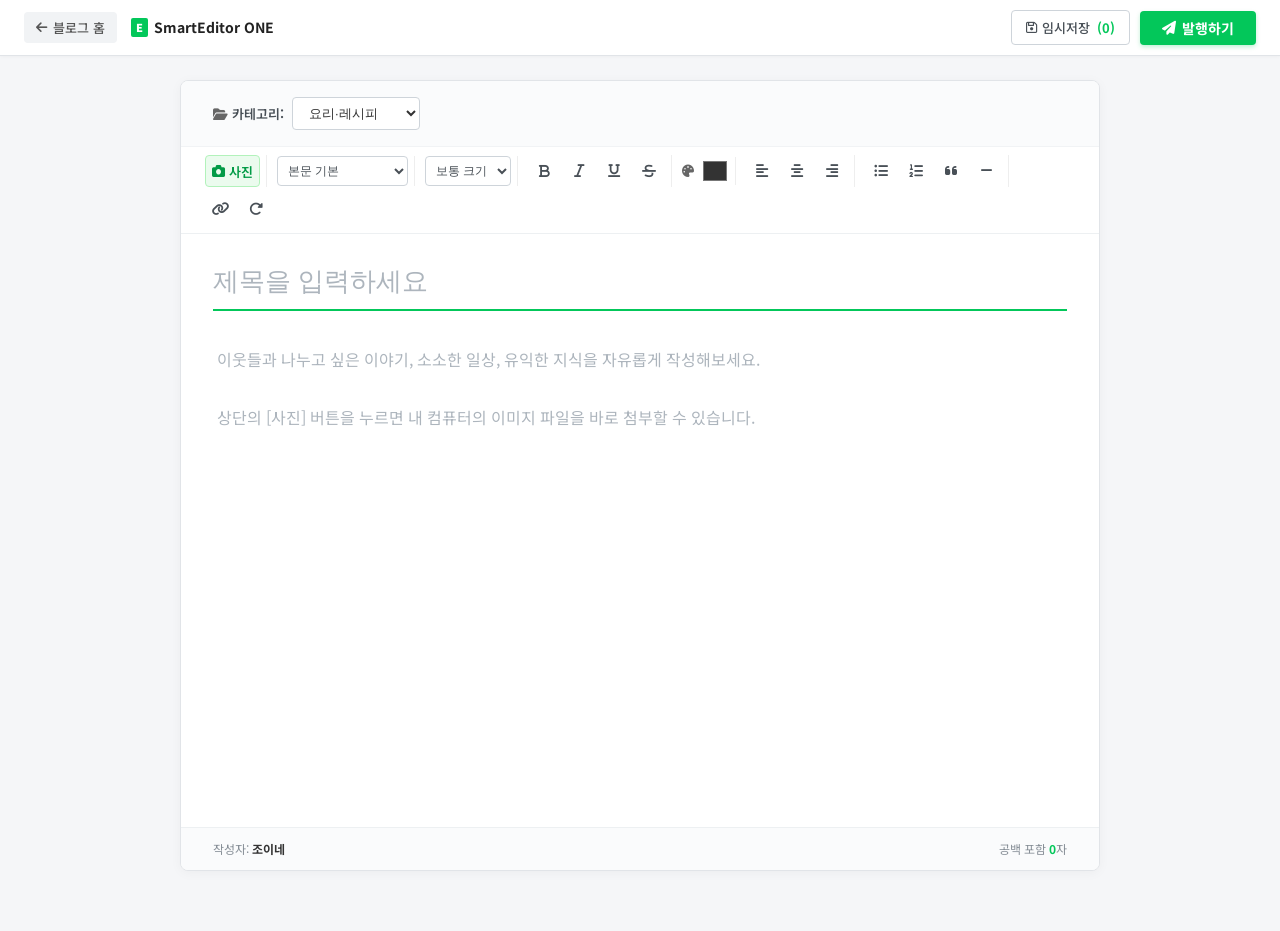
==== commit 80025bdd: "feat: EDUVER rebranding, Cafe member list view implementation and header navigation fixes" ====
--- a/blog-write.html
+++ b/blog-write.html
@@ -3,7 +3,7 @@
 <head>
     <meta charset="UTF-8">
     <meta name="viewport" content="width=device-width, initial-scale=1.0">
-    <title>스마트에디터 ONE - NAVER Blog</title>
+    <title>스마트에디터 ONE - EDUVER Blog (에듀버)</title>
     <!-- Google Fonts -->
     <link rel="preconnect" href="https://fonts.googleapis.com">
     <link rel="preconnect" href="https://fonts.gstatic.com" crossorigin>
@@ -470,7 +470,7 @@
                 <i class="fa-solid fa-arrow-left"></i> 블로그 홈
             </a>
             <div class="editor-brand-tag">
-                <a href="index.html" class="logo-n" title="통합 메인(EDUNAVER)으로 이동">N</a>
+                <a href="index.html" class="logo-n" title="통합 메인(EDUVER)으로 이동">E</a>
                 <a href="blog.html" style="text-decoration: none; color: inherit;" title="블로그 홈으로 이동">SmartEditor ONE</a>
             </div>
         </div>
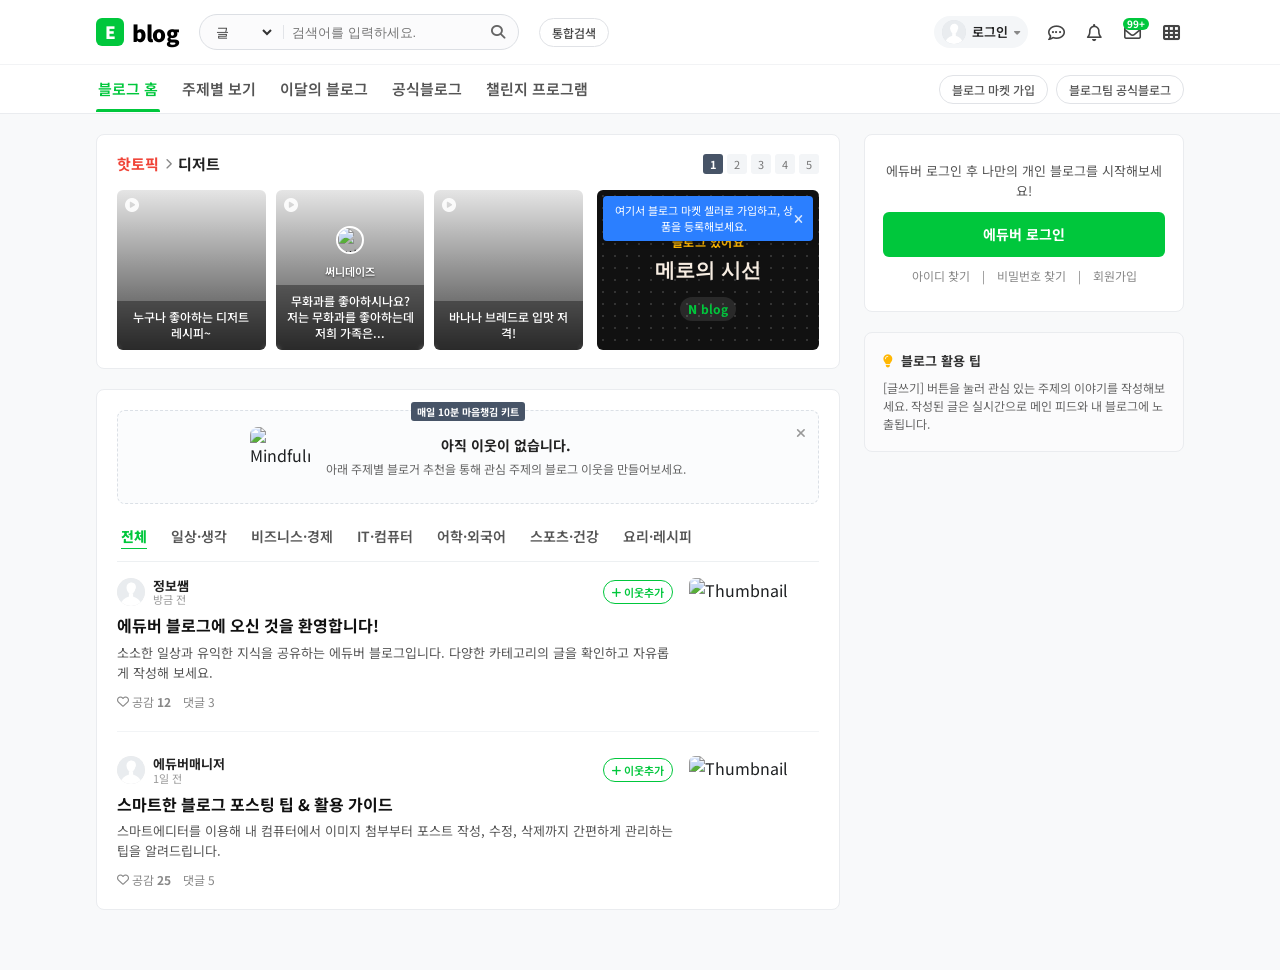
==== commit 52754284: "feat: 에듀버 뉴스(Eduver News) 서비스 추가 및 기사 삭제/좋아요/조회수 연동 개선" ====
--- a/blog-write.html
+++ b/blog-write.html
@@ -492,14 +492,12 @@
             <div class="category-select-wrapper">
                 <label for="post-category"><i class="fa-solid fa-folder-open" style="color: #666;"></i> 카테고리:</label>
                 <select class="select-category" id="post-category">
-                    <option value="요리·레시피">요리·레시피</option>
+                    <option value="일상·생각" selected>일상·생각</option>
                     <option value="비즈니스·경제">비즈니스·경제</option>
                     <option value="IT·컴퓨터">IT·컴퓨터</option>
-                    <option value="패션·미용">패션·미용</option>
-                    <option value="원예·재배">원예·재배</option>
                     <option value="어학·외국어">어학·외국어</option>
                     <option value="스포츠·건강">스포츠·건강</option>
-                    <option value="일상·생각">일상·생각</option>
+                    <option value="요리·레시피">요리·레시피</option>
                 </select>
             </div>
             <div id="draft-saved-msg" class="draft-notice">
@@ -600,7 +598,7 @@
         <!-- Footer Stats -->
         <div class="editor-footer-status">
             <div>
-                <span>작성자: <strong id="editor-author-name" style="color: #333;">조이네</strong></span>
+                <span>작성자: <strong id="editor-author-name" style="color: #333;">조이</strong></span>
             </div>
             <div>
                 <span>공백 포함 <strong id="char-count" style="color: var(--naver-green);">0</strong>자</span>
@@ -611,13 +609,23 @@
 
     <script>
         let firstInsertedImage = null; // Auto-detect thumbnail from content
-
         let selectedImageElement = null;
         let currentEditPostId = null;
 
+        function getLoggedInUser() {
+            return localStorage.getItem("naverLoggedInUser") || 
+                   localStorage.getItem("naverLoggedInUsername") || 
+                   localStorage.getItem("naverLoggedInUserId") || "";
+        }
+
         // Initialize editor state
         document.addEventListener("DOMContentLoaded", () => {
-            const userName = localStorage.getItem("naverLoggedInUser") || "조이네";
+            const userName = getLoggedInUser();
+            if (!userName) {
+                alert("로그인이 필요한 서비스입니다. 로그인 후 이용해주세요.");
+                window.location.href = "blog.html";
+                return;
+            }
             document.getElementById("editor-author-name").textContent = userName;
 
             // Check if editing existing post
@@ -759,14 +767,15 @@
                         ctx.imageSmoothingQuality = "high";
                         ctx.drawImage(img, 0, 0, width, height);
 
-                        // Export as lightweight WebP or standard JPEG (drastically reduces base64 size by ~90%)
-                        let compressedDataUrl = canvas.toDataURL("image/webp", quality);
-                        if (!compressedDataUrl.startsWith("data:image/webp")) {
-                            compressedDataUrl = canvas.toDataURL("image/jpeg", quality);
-                        }
-
-                        console.log(`Original: ${(file.size / 1024).toFixed(1)} KB ➡️ Compressed: ${(compressedDataUrl.length * 0.75 / 1024).toFixed(1)} KB`);
-                        resolve(compressedDataUrl);
+                        try {
+                            const webpUrl = canvas.toDataURL("image/webp", quality);
+                            if (webpUrl && webpUrl.startsWith("data:image/webp")) {
+                                resolve(webpUrl);
+                                return;
+                            }
+                        } catch (e) {}
+
+                        resolve(canvas.toDataURL("image/jpeg", quality));
                     };
                     img.onerror = reject;
                     img.src = e.target.result;
@@ -788,7 +797,7 @@
 
             try {
                 // Resize & Compress image down to web-optimized dimensions & weight
-                const compressedUrl = await resizeAndCompressImage(file, 900, 900, 0.75);
+                const compressedUrl = await resizeAndCompressImage(file, 800, 800, 0.68);
 
                 const editor = document.getElementById("post-editor");
                 editor.focus();
@@ -939,10 +948,17 @@
             const editId = urlParams.get("editId");
             if (!editId) return;
 
-            currentEditPostId = editId;
+            const currentUser = getLoggedInUser();
             const posts = JSON.parse(localStorage.getItem("naverBlogPosts") || "[]");
             const post = posts.find(p => p.id === editId);
             if (post) {
+                if (post.author && currentUser && post.author !== currentUser && post.author !== "조이네" && currentUser !== "조이") {
+                    alert("본인이 작성한 포스트만 수정할 수 있습니다.");
+                    window.location.href = `my-blog.html?postId=${encodeURIComponent(editId)}`;
+                    return;
+                }
+
+                currentEditPostId = editId;
                 document.getElementById("post-category").value = post.category || "일상·생각";
                 document.getElementById("post-title").value = post.title || "";
                 const editor = document.getElementById("post-editor");
@@ -963,6 +979,13 @@
 
         // Publish or Update Post
         async function publishPost() {
+            const userName = getLoggedInUser();
+            if (!userName) {
+                alert("로그인이 필요한 서비스입니다. 로그인 후 이용해 주세요.");
+                window.location.href = "blog.html";
+                return;
+            }
+
             const title = document.getElementById("post-title").value.trim();
             const editor = document.getElementById("post-editor");
             const contentHtml = editor.innerHTML.trim();
@@ -981,126 +1004,168 @@
                 return;
             }
 
-            // Extract first image from content for thumbnail if available
-            const tempDiv = document.createElement("div");
-            tempDiv.innerHTML = contentHtml;
-            const imgTag = tempDiv.querySelector("img");
-            const autoThumbnail = imgTag ? imgTag.src : "";
-
-            const userName = localStorage.getItem("naverLoggedInUser") || "조이네";
-            const userAvatar = localStorage.getItem(`naverBlogAvatar_${userName}`) || localStorage.getItem("naverBlogAvatar") || "default-avatar.svg";
-            const summaryText = plainText.length > 140 ? plainText.substring(0, 140) + "..." : plainText;
-
             const btnSubmit = document.getElementById("btn-submit-post");
-            if (btnSubmit) {
-                btnSubmit.disabled = true;
-                btnSubmit.innerHTML = '<i class="fa-solid fa-circle-notch fa-spin"></i> 저장 중...';
-            }
-
-            // If in Edit Mode: Update existing post
-            if (currentEditPostId) {
-                const posts = JSON.parse(localStorage.getItem("naverBlogPosts") || "[]");
-                const idx = posts.findIndex(p => p.id === currentEditPostId);
-                if (idx !== -1) {
-                    posts[idx].title = title;
-                    posts[idx].category = category;
-                    posts[idx].summary = summaryText;
-                    posts[idx].fullContent = contentHtml;
-                    if (autoThumbnail) posts[idx].thumbnail = autoThumbnail;
-                    localStorage.setItem("naverBlogPosts", JSON.stringify(posts));
+            const originalBtnText = btnSubmit ? btnSubmit.innerHTML : "";
+
+            try {
+                if (btnSubmit) {
+                    btnSubmit.disabled = true;
+                    btnSubmit.innerHTML = '<i class="fa-solid fa-circle-notch fa-spin"></i> 저장 중...';
                 }
 
-                try {
-                    await fetch(`${POCKETBASE_URL}/api/collections/posts/records/${currentEditPostId}`, {
-                        method: 'PATCH',
-                        headers: { 'Content-Type': 'application/json' },
-                        body: JSON.stringify({
-                            title: title,
-                            category: category,
-                            summary: summaryText,
-                            fullContent: contentHtml,
-                            thumbnail: autoThumbnail
-                        })
-                    });
-                } catch (e) {}
-
-                showNaverToast("포스트가 성공적으로 수정되었습니다!");
-                setTimeout(() => {
-                    window.location.href = `my-blog.html?postId=${encodeURIComponent(currentEditPostId)}`;
-                }, 600);
-                return;
-            }
-
-            // New Post Mode
-            const newPostId = "post_" + Date.now();
-            const newPost = {
-                id: newPostId,
-                author: userName,
-                authorAvatar: userAvatar,
-                time: "방금 전",
-                category: category,
-                title: title,
-                summary: summaryText,
-                fullContent: contentHtml,
-                thumbnail: autoThumbnail,
-                likes: 0,
-                comments: 0,
-                isNeighbor: false
-            };
-
-            // Always update local storage
-            const localPosts = JSON.parse(localStorage.getItem("naverBlogPosts") || "[]");
-            localPosts.unshift(newPost);
-            localStorage.setItem("naverBlogPosts", JSON.stringify(localPosts));
-
-            try {
-                const pbPayload = {
+                // Extract first image from content for thumbnail if available
+                const tempDiv = document.createElement("div");
+                tempDiv.innerHTML = contentHtml;
+                const imgTag = tempDiv.querySelector("img");
+                const autoThumbnail = imgTag ? imgTag.src : "";
+                const summaryText = plainText.length > 140 ? plainText.substring(0, 140) + "..." : plainText;
+
+                // Safe helper to save posts into localStorage with quota protection
+                function safeSaveLocalPosts(postsArray) {
+                    try {
+                        localStorage.setItem("naverBlogPosts", JSON.stringify(postsArray));
+                    } catch (e) {
+                        console.warn("Storage quota exceeded! Cleaning up older post content...", e);
+                        // If quota exceeded, trim fullContent of older posts (> 5th post) to prevent failure
+                        const slimPosts = postsArray.map((p, i) => {
+                            if (i > 3 && p.fullContent && p.fullContent.length > 500) {
+                                return { ...p, fullContent: p.summary || p.fullContent.substring(0, 300) };
+                            }
+                            return p;
+                        });
+                        try {
+                            localStorage.setItem("naverBlogPosts", JSON.stringify(slimPosts));
+                        } catch (e2) {
+                            // If still failing, keep only latest 15 posts
+                            localStorage.setItem("naverBlogPosts", JSON.stringify(slimPosts.slice(0, 15)));
+                        }
+                    }
+                }
+
+                // If in Edit Mode: Update existing post
+                if (currentEditPostId) {
+                    const posts = JSON.parse(localStorage.getItem("naverBlogPosts") || "[]");
+                    const idx = posts.findIndex(p => p.id === currentEditPostId);
+                    if (idx !== -1) {
+                        posts[idx].title = title;
+                        posts[idx].category = category;
+                        posts[idx].summary = summaryText;
+                        posts[idx].fullContent = contentHtml;
+                        if (autoThumbnail) posts[idx].thumbnail = autoThumbnail;
+                        safeSaveLocalPosts(posts);
+                    }
+
+                    try {
+                        const controller = new AbortController();
+                        const timeoutId = setTimeout(() => controller.abort(), 2500);
+                        await fetch(`${POCKETBASE_URL}/api/collections/posts/records/${currentEditPostId}`, {
+                            method: 'PATCH',
+                            headers: { 'Content-Type': 'application/json' },
+                            body: JSON.stringify({
+                                title: title,
+                                category: category,
+                                summary: summaryText,
+                                fullContent: contentHtml,
+                                thumbnail: autoThumbnail
+                            }),
+                            signal: controller.signal
+                        });
+                        clearTimeout(timeoutId);
+                    } catch (e) {
+                        console.log("PocketBase patch fallback", e);
+                    }
+
+                    showNaverToast("포스트가 성공적으로 수정되었습니다!");
+                    setTimeout(() => {
+                        window.location.href = `my-blog.html?postId=${encodeURIComponent(currentEditPostId)}`;
+                    }, 500);
+                    return;
+                }
+
+                // New Post Mode
+                const newPostId = "post_" + Date.now();
+                const newPost = {
+                    id: newPostId,
+                    author: userName,
+                    time: "방금 전",
+                    category: category,
                     title: title,
-                    category: category,
-                    author: userName,
-                    authorAvatar: userAvatar,
                     summary: summaryText,
                     fullContent: contentHtml,
                     thumbnail: autoThumbnail,
                     likes: 0,
-                    comments: 0
+                    comments: 0,
+                    isNeighbor: false
                 };
 
-                const response = await fetch(`${POCKETBASE_URL}/api/collections/posts/records`, {
-                    method: 'POST',
-                    headers: { 'Content-Type': 'application/json' },
-                    body: JSON.stringify(pbPayload)
-                });
-
-                if (response.ok) {
-                    const record = await response.json();
-                    if (record && record.id) {
-                        newPost.id = record.id;
-                        localPosts[0] = newPost;
-                        localStorage.setItem("naverBlogPosts", JSON.stringify(localPosts));
+                // Update local storage safely
+                const localPosts = JSON.parse(localStorage.getItem("naverBlogPosts") || "[]");
+                localPosts.unshift(newPost);
+                safeSaveLocalPosts(localPosts);
+
+                try {
+                    const pbPayload = {
+                        title: title,
+                        category: category,
+                        author: userName,
+                        summary: summaryText,
+                        fullContent: contentHtml,
+                        thumbnail: autoThumbnail,
+                        likes: 0,
+                        comments: 0
+                    };
+
+                    const controller = new AbortController();
+                    const timeoutId = setTimeout(() => controller.abort(), 2500);
+
+                    const response = await fetch(`${POCKETBASE_URL}/api/collections/posts/records`, {
+                        method: 'POST',
+                        headers: { 'Content-Type': 'application/json' },
+                        body: JSON.stringify(pbPayload),
+                        signal: controller.signal
+                    });
+                    clearTimeout(timeoutId);
+
+                    if (response.ok) {
+                        const record = await response.json();
+                        if (record && record.id) {
+                            newPost.id = record.id;
+                            localPosts[0] = newPost;
+                            safeSaveLocalPosts(localPosts);
+                        }
                     }
+                } catch (pbErr) {
+                    console.log("PocketBase write fallback to local", pbErr);
                 }
-            } catch (pbErr) {
-                console.log("PocketBase write error, using local fallback", pbErr);
-            }
-
-            // Clear local draft upon successful publish
-            localStorage.removeItem("naverBlogDraft");
-
-            // Record user activity
-            const actKey = `naverBlogActivities_${userName}`;
-            const activities = JSON.parse(localStorage.getItem(actKey) || "[]");
-            activities.unshift({
-                id: Date.now(),
-                text: `'${title}' 글을 새로 발행했습니다.`,
-                time: "방금 전"
-            });
-            localStorage.setItem(actKey, JSON.stringify(activities));
-
-            showNaverToast("새 글이 성공적으로 등록되었습니다!");
-            setTimeout(() => {
-                window.location.href = `my-blog.html?postId=${encodeURIComponent(newPost.id)}`;
-            }, 600);
+
+                // Clear local draft upon successful publish
+                localStorage.removeItem("naverBlogDraft");
+
+                // Record user activity
+                try {
+                    const actKey = `naverBlogActivities_${userName}`;
+                    const activities = JSON.parse(localStorage.getItem(actKey) || "[]");
+                    activities.unshift({
+                        id: Date.now(),
+                        text: `'${title}' 글을 새로 발행했습니다.`,
+                        time: "방금 전"
+                    });
+                    localStorage.setItem(actKey, JSON.stringify(activities.slice(0, 30)));
+                } catch (e) {}
+
+                showNaverToast("새 글이 성공적으로 등록되었습니다!");
+                setTimeout(() => {
+                    window.location.href = `my-blog.html?postId=${encodeURIComponent(newPost.id)}`;
+                }, 500);
+
+            } catch (err) {
+                console.error("Publishing error:", err);
+                showNaverToast("글 저장 중 오류가 발생했습니다. 잠시 후 다시 시도해주세요.", true);
+                if (btnSubmit) {
+                    btnSubmit.disabled = false;
+                    btnSubmit.innerHTML = originalBtnText || (currentEditPostId ? '<i class="fa-solid fa-check"></i> 수정 완료' : '<i class="fa-solid fa-arrow-up-from-bracket"></i> 발행');
+                }
+            }
         }
     </script>
 </body>
--- a/blog.css
+++ b/blog.css
@@ -338,6 +338,12 @@
     gap: 24px;
 }
 
+.blog-container.article-reading-mode {
+    grid-template-columns: 1fr;
+    max-width: 980px;
+    margin: 20px auto 60px;
+}
+
 /* Left Main Area */
 .blog-main-content {
     min-width: 0;
@@ -1240,3 +1246,149 @@
         display: none;
     }
 }
+
+/* Post Like Box & Liked Bloggers Panel */
+.post-like-container {
+    margin-top: 28px;
+    margin-bottom: 24px;
+    position: relative;
+}
+.post-like-box {
+    display: inline-flex;
+    align-items: center;
+    border: 1px solid #d5d9de;
+    border-radius: 4px;
+    background: #fff;
+    box-shadow: 0 1px 2px rgba(0,0,0,0.04);
+    height: 38px;
+}
+.post-like-box:hover {
+    border-color: #bbc1c7;
+}
+.btn-like-main {
+    background: none;
+    border: none;
+    cursor: pointer;
+    display: inline-flex;
+    align-items: center;
+    gap: 6px;
+    font-size: 13px;
+    font-weight: 600;
+    color: #333;
+    padding: 0 14px;
+    height: 100%;
+    border-right: 1px solid #ebedf0;
+    transition: all 0.15s;
+}
+.btn-like-main:hover {
+    background: #fbfbfc;
+}
+.btn-like-main i {
+    font-size: 15px;
+    color: #ff5e78;
+    transition: transform 0.2s cubic-bezier(0.175, 0.885, 0.32, 1.275);
+}
+.btn-like-main.is-liked {
+    color: #ff3b5c;
+}
+.btn-like-main.is-liked i {
+    color: #ff3b5c;
+    transform: scale(1.15);
+}
+.btn-like-toggle-panel {
+    background: none;
+    border: none;
+    cursor: pointer;
+    color: #666;
+    font-size: 11px;
+    padding: 0 10px;
+    height: 100%;
+    display: inline-flex;
+    align-items: center;
+    justify-content: center;
+    transition: background 0.15s;
+}
+.btn-like-toggle-panel:hover {
+    background: #fbfbfc;
+    color: #222;
+}
+.btn-like-toggle-panel i {
+    transition: transform 0.2s ease;
+}
+.btn-like-toggle-panel.active i {
+    transform: rotate(180deg);
+}
+.liked-bloggers-panel {
+    display: none;
+    margin-top: 14px;
+    background: #ffffff;
+    border: 1px solid #e3e7ed;
+    border-radius: 8px;
+    padding: 22px 24px;
+    box-shadow: 0 4px 16px rgba(0,0,0,0.06);
+}
+.liked-bloggers-panel.active {
+    display: block;
+    animation: fadeInDown 0.2s ease-out;
+}
+.liked-bloggers-title {
+    font-size: 15px;
+    font-weight: 700;
+    color: #111;
+    margin-bottom: 18px;
+    padding-bottom: 12px;
+    border-bottom: 1px solid #f1f3f5;
+}
+.liked-bloggers-title span {
+    color: #00c73c;
+}
+.liked-bloggers-grid {
+    display: grid;
+    grid-template-columns: repeat(auto-fill, minmax(240px, 1fr));
+    gap: 14px 18px;
+    max-height: 380px;
+    overflow-y: auto;
+    padding-right: 4px;
+}
+.liked-blogger-item {
+    display: flex;
+    align-items: center;
+    gap: 12px;
+    padding: 8px 10px;
+    border-radius: 8px;
+    cursor: pointer;
+    transition: background 0.15s ease;
+}
+.liked-blogger-item:hover {
+    background: #f4f6f8;
+}
+.blogger-avatar-img {
+    width: 40px;
+    height: 40px;
+    border-radius: 50%;
+    object-fit: cover;
+    border: 1px solid #eee;
+    flex-shrink: 0;
+}
+.blogger-text-col {
+    display: flex;
+    flex-direction: column;
+    gap: 2px;
+    min-width: 0;
+    flex: 1;
+}
+.blogger-name {
+    font-size: 13.5px;
+    font-weight: 700;
+    color: #222;
+    overflow: hidden;
+    text-overflow: ellipsis;
+    white-space: nowrap;
+}
+.blogger-desc {
+    font-size: 12px;
+    color: #888;
+    overflow: hidden;
+    text-overflow: ellipsis;
+    white-space: nowrap;
+}
